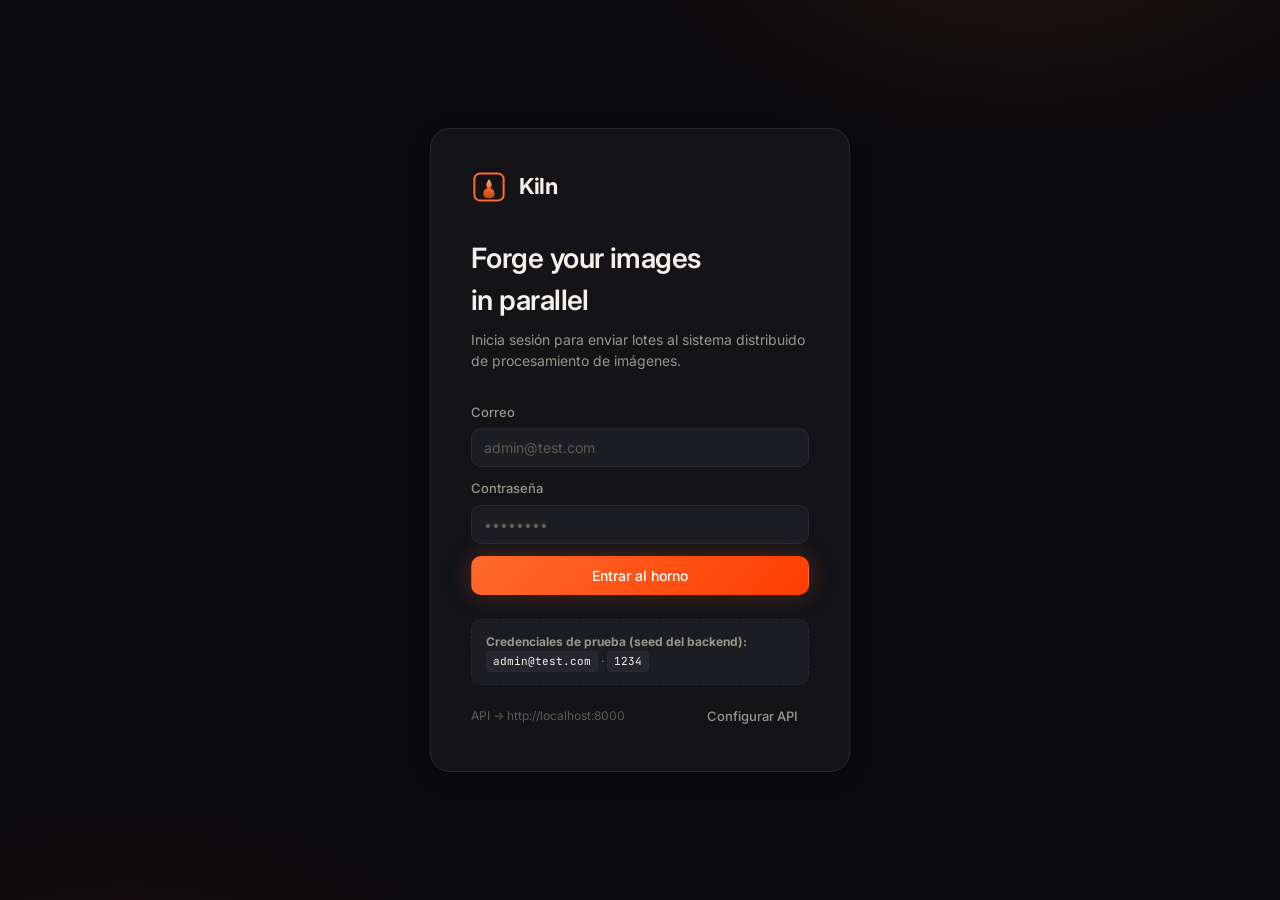
==== kiln-frontend/index.html @ 8c41ac7a "feature: auth + front consumer" ====
<!DOCTYPE html>
<html lang="es">
<head>
  <meta charset="UTF-8"/>
  <meta name="viewport" content="width=device-width, initial-scale=1.0"/>
  <title>Kiln — Iniciar sesión</title>
  <meta name="description" content="Kiln — forge your images in parallel"/>
  <link rel="icon" type="image/svg+xml" href="assets/logo.svg"/>
  <link rel="preconnect" href="https://fonts.googleapis.com"/>
  <link rel="preconnect" href="https://fonts.gstatic.com" crossorigin/>
  <link href="https://fonts.googleapis.com/css2?family=Inter:wght@400;500;600;700&family=JetBrains+Mono:wght@400;500&display=swap" rel="stylesheet"/>
  <link rel="stylesheet" href="css/styles.css"/>
</head>
<body>
  <div class="login-wrap">
    <div class="login-card">
      <div class="login-logo">
        <img src="assets/logo.svg" alt="Kiln logo"/>
        <span class="login-logo-text">Kiln</span>
      </div>
      <h1 class="login-title">Forge your images<br/>in parallel</h1>
      <p class="login-sub">
        Inicia sesión para enviar lotes al sistema distribuido de procesamiento
        de imágenes.
      </p>

      <form id="login-form" class="field-group" autocomplete="on">
        <div>
          <label class="label" for="correo">Correo</label>
          <input class="input" id="correo" type="email" name="correo" autocomplete="username" placeholder="admin@test.com" required/>
        </div>
        <div>
          <label class="label" for="password">Contraseña</label>
          <input class="input" id="password" type="password" name="password" autocomplete="current-password" placeholder="••••••••" required/>
        </div>
        <button class="btn btn-primary btn-block" id="submit-btn" type="submit">
          <span id="submit-label">Entrar al horno</span>
        </button>
      </form>

      <div class="login-hint">
        <b>Credenciales de prueba (seed del backend):</b><br/>
        <kbd>admin@test.com</kbd> · <kbd>1234</kbd>
      </div>

      <div class="mt-16 text-xs text-dim" style="display:flex;justify-content:space-between;align-items:center;">
        <span id="api-hint"></span>
        <button class="btn btn-ghost btn-sm" id="btn-settings-login">Configurar API</button>
      </div>
    </div>
  </div>

  <script type="module" src="js/auth.js"></script>
</body>
</html>
---- kiln-frontend/css/styles.css ----
/* ============================================================
   KILN — Global Styles
   Ver BRANDING.md para tokens y principios de diseño.
   ============================================================ */

:root {
  /* Color tokens */
  --bg: #0b0b0e;
  --surface: #131318;
  --surface-2: #1c1c23;
  --surface-3: #26262f;
  --border: #2a2a33;
  --border-strong: #3a3a45;
  --text: #f5f1e8;
  --text-muted: #9b9689;
  --text-dim: #5e5b53;
  --accent: #ff6b2c;
  --accent-hover: #ff884f;
  --accent-dim: #3a2418;
  --accent-soft: rgba(255, 107, 44, 0.1);
  --success: #4ade80;
  --warning: #fbbf24;
  --error: #ef4444;
  --info: #60a5fa;

  /* Radii */
  --radius-sm: 6px;
  --radius-md: 10px;
  --radius-lg: 14px;
  --radius-xl: 20px;

  /* Shadows */
  --shadow-sm: 0 1px 2px rgba(0, 0, 0, 0.4);
  --shadow-md: 0 6px 20px rgba(0, 0, 0, 0.35);
  --shadow-glow: 0 0 24px rgba(255, 107, 44, 0.25);

  /* Motion */
  --ease: cubic-bezier(0.2, 0.8, 0.2, 1);
  --fast: 120ms;
  --med: 200ms;

  /* Font */
  --font-sans: "Inter", system-ui, -apple-system, "Segoe UI", sans-serif;
  --font-mono: "JetBrains Mono", ui-monospace, "SF Mono", Consolas, monospace;
}

* {
  box-sizing: border-box;
}

html,
body {
  margin: 0;
  padding: 0;
  background: var(--bg);
  color: var(--text);
  font-family: var(--font-sans);
  font-size: 16px;
  line-height: 1.5;
  -webkit-font-smoothing: antialiased;
  -moz-osx-font-smoothing: grayscale;
}

body {
  min-height: 100vh;
}

/* Background texture (subtle radial warmth) */
body::before {
  content: "";
  position: fixed;
  inset: 0;
  pointer-events: none;
  background:
    radial-gradient(ellipse 60% 50% at 80% -10%, rgba(255, 107, 44, 0.08), transparent 60%),
    radial-gradient(ellipse 50% 40% at 10% 110%, rgba(255, 61, 0, 0.05), transparent 60%);
  z-index: 0;
}

a {
  color: var(--accent);
  text-decoration: none;
  transition: color var(--fast) var(--ease);
}
a:hover {
  color: var(--accent-hover);
}

h1, h2, h3, h4 {
  margin: 0;
  letter-spacing: -0.02em;
  font-weight: 600;
}
h1 { font-size: 28px; }
h2 { font-size: 22px; }
h3 { font-size: 18px; }

code, pre, .mono {
  font-family: var(--font-mono);
}

hr {
  border: none;
  border-top: 1px solid var(--border);
  margin: 24px 0;
}

::selection {
  background: var(--accent);
  color: var(--bg);
}

/* ============================================================
   Topbar
   ============================================================ */
.topbar {
  position: sticky;
  top: 0;
  z-index: 100;
  height: 56px;
  border-bottom: 1px solid var(--border);
  background: rgba(11, 11, 14, 0.8);
  backdrop-filter: blur(12px);
  -webkit-backdrop-filter: blur(12px);
}
.topbar-inner {
  max-width: 1280px;
  margin: 0 auto;
  padding: 0 24px;
  height: 100%;
  display: flex;
  align-items: center;
  gap: 32px;
}
.brand {
  display: flex;
  align-items: center;
  gap: 10px;
  font-size: 16px;
  font-weight: 600;
  letter-spacing: -0.01em;
  color: var(--text);
}
.brand img {
  width: 24px;
  height: 24px;
}
.brand:hover {
  color: var(--text);
}
.nav {
  display: flex;
  gap: 4px;
  flex: 1;
}
.nav a {
  padding: 8px 12px;
  border-radius: var(--radius-md);
  color: var(--text-muted);
  font-size: 14px;
  font-weight: 500;
  transition: all var(--fast) var(--ease);
}
.nav a:hover {
  color: var(--text);
  background: var(--surface-2);
}
.nav a.active {
  color: var(--accent);
  background: var(--accent-soft);
}
.topbar-actions {
  display: flex;
  align-items: center;
  gap: 8px;
}
.user-chip {
  display: flex;
  align-items: center;
  gap: 8px;
  padding: 6px 12px;
  background: var(--surface-2);
  border: 1px solid var(--border);
  border-radius: var(--radius-md);
  font-size: 13px;
  color: var(--text-muted);
}
.user-chip .dot {
  width: 8px;
  height: 8px;
  border-radius: 50%;
  background: var(--success);
}

/* ============================================================
   Buttons
   ============================================================ */
.btn {
  display: inline-flex;
  align-items: center;
  justify-content: center;
  gap: 8px;
  padding: 10px 16px;
  border-radius: var(--radius-md);
  border: 1px solid transparent;
  font-family: inherit;
  font-size: 14px;
  font-weight: 500;
  cursor: pointer;
  transition: all var(--fast) var(--ease);
  background: var(--surface-2);
  color: var(--text);
  border-color: var(--border);
  white-space: nowrap;
}
.btn:hover:not(:disabled) {
  background: var(--surface-3);
  border-color: var(--border-strong);
}
.btn:disabled {
  opacity: 0.5;
  cursor: not-allowed;
}

.btn-primary {
  background: linear-gradient(135deg, #ff6b2c 0%, #ff3d00 100%);
  color: #fff;
  border-color: transparent;
  box-shadow: var(--shadow-glow);
}
.btn-primary:hover:not(:disabled) {
  background: linear-gradient(135deg, #ff884f 0%, #ff5722 100%);
  box-shadow: 0 0 32px rgba(255, 107, 44, 0.4);
}

.btn-ghost {
  background: transparent;
  border-color: transparent;
  color: var(--text-muted);
}
.btn-ghost:hover:not(:disabled) {
  background: var(--surface-2);
  color: var(--text);
  border-color: transparent;
}

.btn-danger {
  background: transparent;
  color: var(--error);
  border-color: transparent;
}
.btn-danger:hover:not(:disabled) {
  background: rgba(239, 68, 68, 0.1);
  border-color: transparent;
}

.btn-sm {
  padding: 6px 10px;
  font-size: 13px;
}
.btn-icon {
  padding: 8px;
  width: 36px;
  height: 36px;
}
.btn-block {
  width: 100%;
}

/* ============================================================
   Inputs
   ============================================================ */
.label {
  display: block;
  font-size: 13px;
  font-weight: 500;
  color: var(--text-muted);
  margin-bottom: 6px;
}
.input, .select, .textarea {
  width: 100%;
  padding: 10px 12px;
  background: var(--surface-2);
  border: 1px solid var(--border);
  border-radius: var(--radius-md);
  color: var(--text);
  font-family: inherit;
  font-size: 14px;
  transition: all var(--fast) var(--ease);
}
.input:focus, .select:focus, .textarea:focus {
  outline: none;
  border-color: var(--accent);
  background: var(--surface);
  box-shadow: 0 0 0 3px var(--accent-soft);
}
.input::placeholder {
  color: var(--text-dim);
}
.select {
  appearance: none;
  background-image: url("data:image/svg+xml,%3Csvg xmlns='http://www.w3.org/2000/svg' width='12' height='12' viewBox='0 0 12 12'%3E%3Cpath fill='none' stroke='%239b9689' stroke-width='1.5' d='M3 5l3 3 3-3'/%3E%3C/svg%3E");
  background-repeat: no-repeat;
  background-position: right 12px center;
  padding-right: 32px;
}
.input-row {
  display: flex;
  gap: 8px;
}
.input-row > * { flex: 1; }

.field-group {
  display: flex;
  flex-direction: column;
  gap: 12px;
}
.field-inline {
  display: grid;
  grid-template-columns: repeat(auto-fit, minmax(140px, 1fr));
  gap: 10px;
}

/* ============================================================
   Cards & Panels
   ============================================================ */
.container {
  max-width: 1280px;
  margin: 0 auto;
  padding: 32px 24px;
  position: relative;
  z-index: 1;
}
.container-sm { max-width: 480px; }
.container-md { max-width: 800px; }

.card {
  background: var(--surface);
  border: 1px solid var(--border);
  border-radius: var(--radius-lg);
  padding: 24px;
}
.card-header {
  display: flex;
  justify-content: space-between;
  align-items: center;
  margin-bottom: 16px;
}
.card-title {
  font-size: 16px;
  font-weight: 600;
  margin: 0;
}
.card-subtitle {
  font-size: 13px;
  color: var(--text-muted);
  margin: 4px 0 0;
}

.panel {
  background: var(--surface);
  border: 1px solid var(--border);
  border-radius: var(--radius-lg);
  overflow: hidden;
}
.panel-header {
  padding: 16px 20px;
  border-bottom: 1px solid var(--border);
  display: flex;
  justify-content: space-between;
  align-items: center;
  gap: 12px;
}
.panel-body {
  padding: 20px;
}

/* ============================================================
   Badges & Chips
   ============================================================ */
.badge {
  display: inline-flex;
  align-items: center;
  gap: 6px;
  padding: 3px 8px;
  border-radius: var(--radius-sm);
  font-size: 12px;
  font-weight: 500;
  background: var(--surface-3);
  color: var(--text-muted);
  border: 1px solid var(--border);
}
.badge-accent { background: var(--accent-soft); color: var(--accent); border-color: transparent; }
.badge-success { background: rgba(74, 222, 128, 0.1); color: var(--success); border-color: transparent; }
.badge-warning { background: rgba(251, 191, 36, 0.1); color: var(--warning); border-color: transparent; }
.badge-error { background: rgba(239, 68, 68, 0.1); color: var(--error); border-color: transparent; }
.badge-info { background: rgba(96, 165, 250, 0.1); color: var(--info); border-color: transparent; }

.chip {
  display: inline-flex;
  align-items: center;
  gap: 6px;
  padding: 4px 10px;
  border-radius: 999px;
  background: var(--surface-3);
  color: var(--text-muted);
  font-size: 12px;
  border: 1px solid var(--border);
}

/* ============================================================
   Login
   ============================================================ */
.login-wrap {
  min-height: 100vh;
  display: grid;
  place-items: center;
  padding: 24px;
  position: relative;
  z-index: 1;
}
.login-card {
  width: 100%;
  max-width: 420px;
  background: var(--surface);
  border: 1px solid var(--border);
  border-radius: var(--radius-xl);
  padding: 40px;
  box-shadow: var(--shadow-md);
}
.login-logo {
  display: flex;
  align-items: center;
  gap: 12px;
  margin-bottom: 32px;
}
.login-logo img { width: 36px; height: 36px; }
.login-logo-text {
  font-size: 22px;
  font-weight: 700;
  letter-spacing: -0.02em;
}
.login-title {
  font-size: 28px;
  font-weight: 600;
  letter-spacing: -0.02em;
  margin: 0 0 8px;
}
.login-sub {
  color: var(--text-muted);
  margin: 0 0 32px;
  font-size: 14px;
}
.login-hint {
  margin-top: 24px;
  padding: 12px 14px;
  background: var(--surface-2);
  border: 1px dashed var(--border);
  border-radius: var(--radius-md);
  font-size: 12px;
  color: var(--text-muted);
  line-height: 1.6;
}
.login-hint kbd {
  display: inline-block;
  padding: 1px 6px;
  background: var(--surface-3);
  border: 1px solid var(--border);
  border-radius: 4px;
  font-family: var(--font-mono);
  font-size: 11px;
  color: var(--text);
}

/* ============================================================
   Forge (batch builder)
   ============================================================ */
.forge-grid {
  display: grid;
  grid-template-columns: 1.4fr 1fr;
  gap: 24px;
  align-items: start;
}
@media (max-width: 1024px) {
  .forge-grid { grid-template-columns: 1fr; }
}

.page-header {
  display: flex;
  justify-content: space-between;
  align-items: flex-start;
  margin-bottom: 24px;
  gap: 24px;
  flex-wrap: wrap;
}
.page-header h1 {
  font-size: 28px;
  margin: 0 0 6px;
}
.page-header p {
  margin: 0;
  color: var(--text-muted);
  font-size: 14px;
  max-width: 600px;
}

/* Dropzone */
.dropzone {
  display: flex;
  flex-direction: column;
  align-items: center;
  justify-content: center;
  width: 100%;
  border: 2px dashed var(--border);
  border-radius: var(--radius-lg);
  padding: 40px 24px;
  text-align: center;
  background: var(--surface-2);
  transition: all var(--fast) var(--ease);
  cursor: pointer;
}
.dropzone:hover,
.dropzone.drag-over {
  border-color: var(--accent);
  background: var(--accent-soft);
}
.dropzone-icon {
  width: 44px;
  height: 44px;
  margin-bottom: 12px;
  color: var(--text-muted);
}
.dropzone-title {
  font-size: 15px;
  font-weight: 500;
  color: var(--text);
  margin-bottom: 4px;
}
.dropzone-sub {
  font-size: 13px;
  color: var(--text-muted);
}
.dropzone input[type="file"] {
  display: none;
}

/* Image grid */
.img-grid {
  display: grid;
  grid-template-columns: repeat(auto-fill, minmax(140px, 1fr));
  gap: 12px;
  margin-top: 16px;
}
.img-tile {
  position: relative;
  aspect-ratio: 1;
  border-radius: var(--radius-md);
  overflow: hidden;
  background: var(--surface-2);
  border: 2px solid var(--border);
  cursor: pointer;
  transition: all var(--fast) var(--ease);
}
.img-tile:hover {
  border-color: var(--border-strong);
  transform: translateY(-2px);
}
.img-tile.selected {
  border-color: var(--accent);
  box-shadow: var(--shadow-glow);
}
.img-tile img {
  width: 100%;
  height: 100%;
  object-fit: cover;
}
.img-tile-meta {
  position: absolute;
  bottom: 0;
  left: 0;
  right: 0;
  padding: 6px 8px;
  background: linear-gradient(to top, rgba(0, 0, 0, 0.85), transparent);
  font-size: 11px;
  color: var(--text);
  display: flex;
  justify-content: space-between;
  align-items: center;
  font-family: var(--font-mono);
}
.img-tile-count {
  background: var(--accent);
  color: #000;
  padding: 1px 6px;
  border-radius: 999px;
  font-size: 10px;
  font-weight: 700;
}
.img-tile-remove {
  position: absolute;
  top: 6px;
  right: 6px;
  width: 22px;
  height: 22px;
  border-radius: 50%;
  background: rgba(0, 0, 0, 0.7);
  color: #fff;
  border: none;
  display: flex;
  align-items: center;
  justify-content: center;
  cursor: pointer;
  opacity: 0;
  transition: opacity var(--fast) var(--ease);
}
.img-tile:hover .img-tile-remove { opacity: 1; }
.img-tile-remove:hover { background: var(--error); }

/* Transformation list */
.transform-list {
  display: flex;
  flex-direction: column;
  gap: 10px;
}
.transform-item {
  background: var(--surface-2);
  border: 1px solid var(--border);
  border-radius: var(--radius-md);
  padding: 14px;
  transition: border-color var(--fast) var(--ease);
}
.transform-item:hover {
  border-color: var(--border-strong);
}
.transform-item-head {
  display: flex;
  align-items: center;
  justify-content: space-between;
  gap: 8px;
  margin-bottom: 10px;
}
.transform-item-head-left {
  display: flex;
  align-items: center;
  gap: 10px;
}
.transform-tag {
  display: inline-flex;
  align-items: center;
  gap: 6px;
  padding: 3px 10px;
  border-radius: var(--radius-sm);
  background: var(--accent-soft);
  color: var(--accent);
  font-size: 12px;
  font-weight: 600;
  font-family: var(--font-mono);
  text-transform: lowercase;
}
.transform-order {
  color: var(--text-dim);
  font-size: 11px;
  font-family: var(--font-mono);
}
.transform-actions {
  display: flex;
  gap: 2px;
}
.icon-btn {
  background: transparent;
  border: none;
  padding: 4px;
  border-radius: var(--radius-sm);
  color: var(--text-muted);
  cursor: pointer;
  display: flex;
  align-items: center;
  justify-content: center;
  transition: all var(--fast) var(--ease);
}
.icon-btn:hover {
  background: var(--surface-3);
  color: var(--text);
}
.icon-btn:disabled {
  opacity: 0.3;
  cursor: not-allowed;
}
.icon-btn.danger:hover {
  color: var(--error);
}

.empty-state {
  padding: 32px 20px;
  text-align: center;
  color: var(--text-muted);
  font-size: 13px;
  border: 1px dashed var(--border);
  border-radius: var(--radius-md);
  background: transparent;
}

.scope-tabs {
  display: flex;
  gap: 4px;
  padding: 4px;
  background: var(--surface-2);
  border-radius: var(--radius-md);
  border: 1px solid var(--border);
  margin-bottom: 16px;
}
.scope-tab {
  flex: 1;
  padding: 8px 12px;
  border: none;
  background: transparent;
  color: var(--text-muted);
  font-family: inherit;
  font-size: 13px;
  font-weight: 500;
  border-radius: var(--radius-sm);
  cursor: pointer;
  transition: all var(--fast) var(--ease);
}
.scope-tab:hover {
  color: var(--text);
}
.scope-tab.active {
  background: var(--surface-3);
  color: var(--text);
  box-shadow: var(--shadow-sm);
}
.scope-tab .count {
  margin-left: 6px;
  color: var(--text-dim);
  font-family: var(--font-mono);
  font-size: 11px;
}
.scope-tab.active .count { color: var(--accent); }

.scope-subtitle {
  font-size: 13px;
  color: var(--text-muted);
  margin-bottom: 12px;
  line-height: 1.5;
}

/* JSON Preview */
.json-preview {
  background: var(--surface-2);
  border: 1px solid var(--border);
  border-radius: var(--radius-md);
  padding: 14px;
  font-family: var(--font-mono);
  font-size: 12px;
  line-height: 1.6;
  color: var(--text-muted);
  overflow-x: auto;
  white-space: pre;
  max-height: 400px;
  overflow-y: auto;
}
.json-preview .k { color: var(--accent); }
.json-preview .s { color: var(--success); }
.json-preview .n { color: var(--info); }

/* ============================================================
   Lotes list & detail
   ============================================================ */
.lotes-table {
  width: 100%;
  border-collapse: collapse;
}
.lotes-table th,
.lotes-table td {
  padding: 14px 20px;
  text-align: left;
  border-bottom: 1px solid var(--border);
  font-size: 14px;
}
.lotes-table th {
  background: var(--surface-2);
  font-weight: 500;
  font-size: 12px;
  color: var(--text-muted);
  text-transform: uppercase;
  letter-spacing: 0.05em;
}
.lotes-table tr:last-child td {
  border-bottom: none;
}
.lotes-table tr:hover td {
  background: var(--surface-2);
}
.lote-id {
  font-family: var(--font-mono);
  font-size: 12px;
  color: var(--text);
}

.progress-bar {
  width: 100%;
  height: 6px;
  background: var(--surface-3);
  border-radius: 999px;
  overflow: hidden;
  position: relative;
}
.progress-fill {
  height: 100%;
  background: linear-gradient(90deg, var(--accent), var(--accent-hover));
  border-radius: 999px;
  transition: width 400ms var(--ease);
}
.progress-fill.indeterminate {
  width: 30% !important;
  animation: indeterm 1.4s ease-in-out infinite;
}
@keyframes indeterm {
  0% { transform: translateX(-100%); }
  100% { transform: translateX(400%); }
}

/* Stat cards */
.stats-grid {
  display: grid;
  grid-template-columns: repeat(auto-fit, minmax(160px, 1fr));
  gap: 16px;
  margin-bottom: 24px;
}
.stat-card {
  background: var(--surface);
  border: 1px solid var(--border);
  border-radius: var(--radius-lg);
  padding: 20px;
}
.stat-label {
  font-size: 12px;
  text-transform: uppercase;
  letter-spacing: 0.05em;
  color: var(--text-muted);
  margin-bottom: 8px;
}
.stat-value {
  font-size: 28px;
  font-weight: 600;
  letter-spacing: -0.02em;
  color: var(--text);
}
.stat-value .sub { font-size: 14px; color: var(--text-muted); margin-left: 4px; }

/* ============================================================
   Toasts & dialogs
   ============================================================ */
.toast-region {
  position: fixed;
  top: 72px;
  right: 24px;
  z-index: 1000;
  display: flex;
  flex-direction: column;
  gap: 10px;
  pointer-events: none;
}
.toast {
  min-width: 280px;
  max-width: 420px;
  background: var(--surface);
  border: 1px solid var(--border);
  border-left: 3px solid var(--accent);
  border-radius: var(--radius-md);
  padding: 12px 16px;
  box-shadow: var(--shadow-md);
  pointer-events: auto;
  animation: slideIn 200ms var(--ease);
  font-size: 14px;
}
.toast.success { border-left-color: var(--success); }
.toast.warning { border-left-color: var(--warning); }
.toast.error { border-left-color: var(--error); }
.toast-title {
  font-weight: 600;
  margin-bottom: 2px;
}
.toast-body {
  color: var(--text-muted);
  font-size: 13px;
}
@keyframes slideIn {
  from { transform: translateX(20px); opacity: 0; }
  to { transform: translateX(0); opacity: 1; }
}

/* Modal */
.modal-overlay {
  position: fixed;
  inset: 0;
  background: rgba(0, 0, 0, 0.6);
  backdrop-filter: blur(4px);
  display: none;
  align-items: center;
  justify-content: center;
  z-index: 500;
  padding: 24px;
}
.modal-overlay.open {
  display: flex;
}
.modal {
  background: var(--surface);
  border: 1px solid var(--border);
  border-radius: var(--radius-lg);
  max-width: 480px;
  width: 100%;
  padding: 24px;
  box-shadow: var(--shadow-md);
  animation: modalIn 200ms var(--ease);
}
@keyframes modalIn {
  from { transform: translateY(-8px); opacity: 0; }
  to { transform: translateY(0); opacity: 1; }
}
.modal-title {
  font-size: 18px;
  font-weight: 600;
  margin: 0 0 8px;
}
.modal-body {
  color: var(--text-muted);
  font-size: 14px;
  margin-bottom: 20px;
}
.modal-actions {
  display: flex;
  gap: 8px;
  justify-content: flex-end;
}

/* ============================================================
   Info page
   ============================================================ */
.info-grid {
  display: grid;
  grid-template-columns: repeat(auto-fill, minmax(280px, 1fr));
  gap: 16px;
}
.info-item {
  background: var(--surface);
  border: 1px solid var(--border);
  border-radius: var(--radius-lg);
  padding: 20px;
}
.info-item h3 {
  display: inline-flex;
  align-items: center;
  gap: 8px;
  font-size: 14px;
  font-family: var(--font-mono);
  color: var(--accent);
  margin-bottom: 8px;
  text-transform: lowercase;
}
.info-item p {
  margin: 0 0 12px;
  font-size: 14px;
  color: var(--text-muted);
}
.info-params {
  font-family: var(--font-mono);
  font-size: 11px;
  color: var(--text-muted);
  background: var(--surface-2);
  padding: 8px 10px;
  border-radius: var(--radius-sm);
  border: 1px solid var(--border);
}
.info-params div + div { margin-top: 4px; }
.info-params b { color: var(--text); font-weight: 500; }

/* ============================================================
   Hero / landing
   ============================================================ */
.hero {
  padding: 80px 0 40px;
  text-align: center;
  position: relative;
}
.hero h1 {
  font-size: 48px;
  margin: 0 0 12px;
  line-height: 1.1;
  letter-spacing: -0.03em;
}
.hero h1 .gradient {
  background: linear-gradient(135deg, #ff6b2c, #ff3d00);
  -webkit-background-clip: text;
  background-clip: text;
  color: transparent;
}
.hero p {
  font-size: 17px;
  color: var(--text-muted);
  max-width: 560px;
  margin: 0 auto;
}

/* ============================================================
   Utilities
   ============================================================ */
.flex { display: flex; }
.flex-between { display: flex; justify-content: space-between; align-items: center; }
.flex-gap { display: flex; gap: 8px; align-items: center; }
.grid-gap { display: grid; gap: 16px; }
.mt-0 { margin-top: 0; }
.mt-8 { margin-top: 8px; }
.mt-16 { margin-top: 16px; }
.mt-24 { margin-top: 24px; }
.text-muted { color: var(--text-muted); }
.text-dim { color: var(--text-dim); }
.text-error { color: var(--error); }
.text-success { color: var(--success); }
.text-sm { font-size: 13px; }
.text-xs { font-size: 12px; }
.mono { font-family: var(--font-mono); }
.nowrap { white-space: nowrap; }
.hidden { display: none !important; }

/* Scrollbar */
::-webkit-scrollbar {
  width: 10px;
  height: 10px;
}
::-webkit-scrollbar-track {
  background: var(--bg);
}
::-webkit-scrollbar-thumb {
  background: var(--surface-3);
  border-radius: 999px;
  border: 2px solid var(--bg);
}
::-webkit-scrollbar-thumb:hover {
  background: var(--border-strong);
}

/* Spinner */
.spinner {
  width: 14px;
  height: 14px;
  border: 2px solid var(--border);
  border-top-color: var(--accent);
  border-radius: 50%;
  animation: spin 700ms linear infinite;
  display: inline-block;
}
.spinner-lg {
  width: 24px;
  height: 24px;
  border-width: 3px;
}
@keyframes spin { to { transform: rotate(360deg); } }

/* Focus visible */
*:focus-visible {
  outline: 2px solid var(--accent);
  outline-offset: 2px;
}
.btn:focus-visible {
  outline-offset: 3px;
}
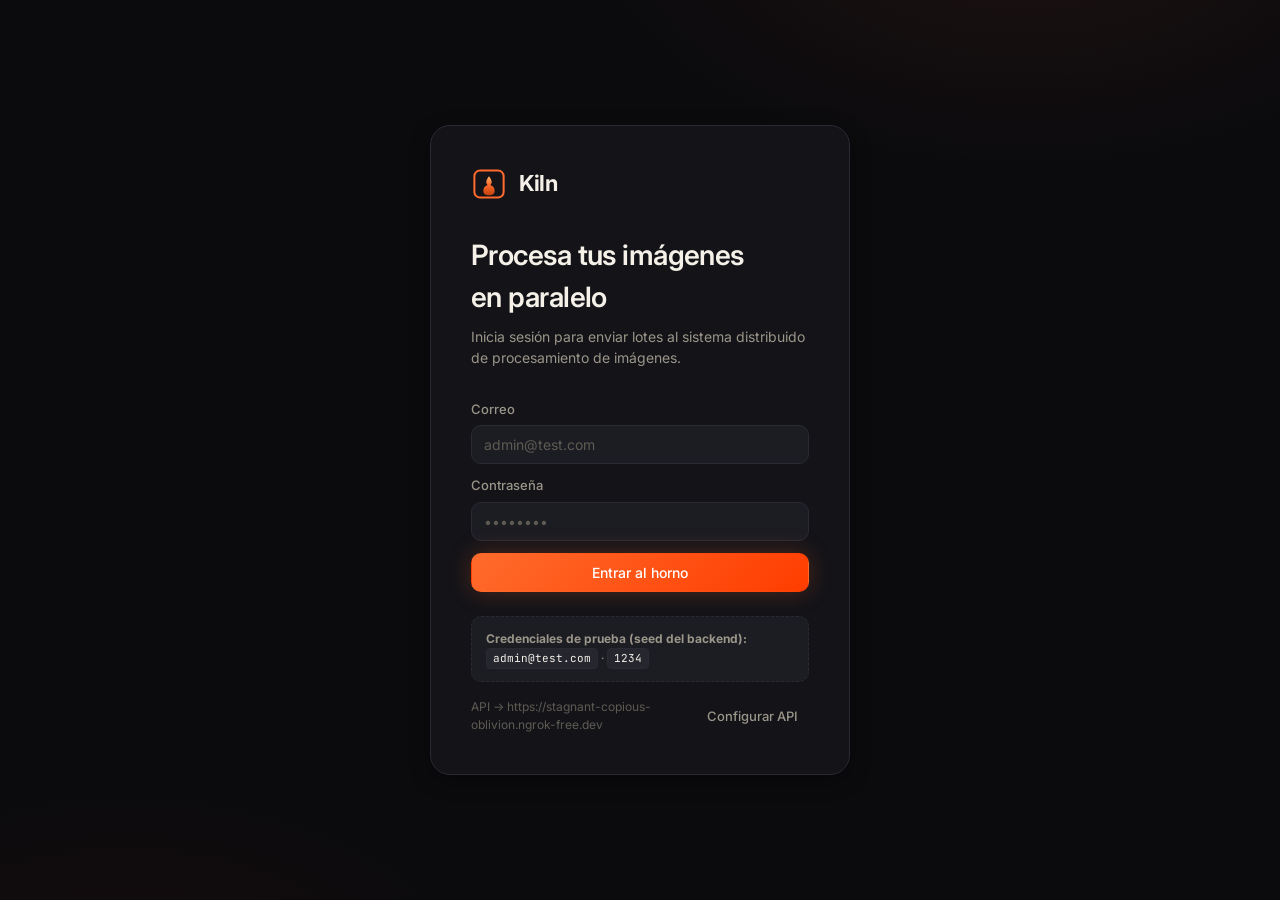
==== commit 8d9f51b0: "entrega final" ====
--- a/kiln-frontend/index.html
+++ b/kiln-frontend/index.html
@@ -4,7 +4,7 @@
   <meta charset="UTF-8"/>
   <meta name="viewport" content="width=device-width, initial-scale=1.0"/>
   <title>Kiln — Iniciar sesión</title>
-  <meta name="description" content="Kiln — forge your images in parallel"/>
+  <meta name="description" content="Kiln — procesa tus imágenes en paralelo"/>
   <link rel="icon" type="image/svg+xml" href="assets/logo.svg"/>
   <link rel="preconnect" href="https://fonts.googleapis.com"/>
   <link rel="preconnect" href="https://fonts.gstatic.com" crossorigin/>
@@ -18,7 +18,7 @@
         <img src="assets/logo.svg" alt="Kiln logo"/>
         <span class="login-logo-text">Kiln</span>
       </div>
-      <h1 class="login-title">Forge your images<br/>in parallel</h1>
+      <h1 class="login-title">Procesa tus imágenes<br/>en paralelo</h1>
       <p class="login-sub">
         Inicia sesión para enviar lotes al sistema distribuido de procesamiento
         de imágenes.
